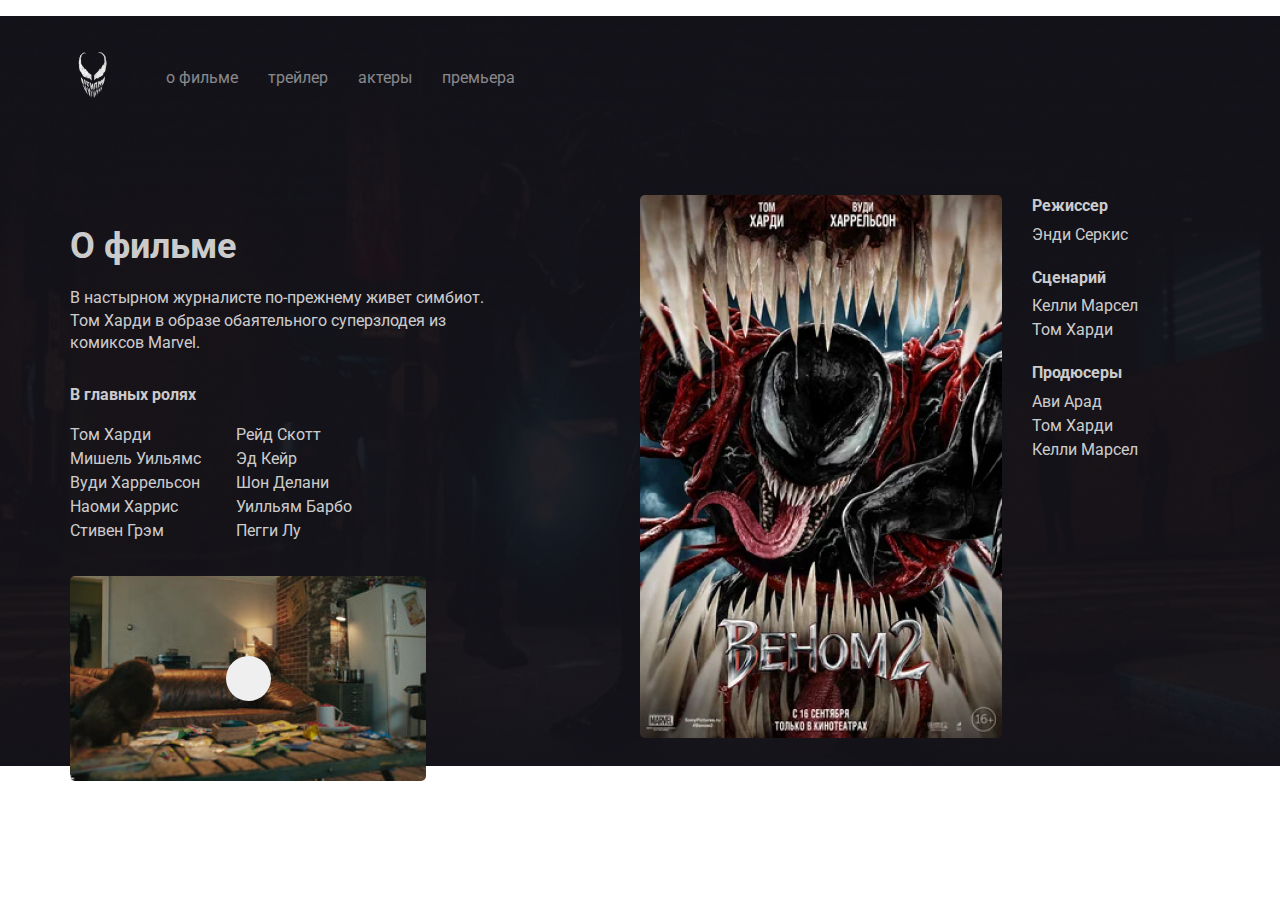
==== about.html @ bc720fd2 "Add files via upload" ====
<!DOCTYPE html>
<html lang="RU">
<head>
  <meta charset="UTF-8">
  <meta http-equiv="X-UA-Compatible" content="IE=edge">
  <meta name="viewport" content="width=device-width, initial-scale=1.0">
  <title>О фильме</title>
  <link rel="stylesheet" href="CSS/style.css">
  <link rel="preconnect" href="https://fonts.gstatic.com">
  <link href="https://fonts.googleapis.com/css2?family=Roboto:wght@400;700&display=swap" rel="stylesheet">
  <link rel="stylesheet" href="CSS/normalize.css">
</head>
<body class="premiere-bg">
  <header class="header">
    <a href="index.html" class="logo-link">
      <img width=46 height=71 src="img/logo.png" alt="logo:Venom-2" class="logo-img">
    </a>
    <nav class="nav">
      <ul class="nav-menu">
        <li class="nav-menu-item">
          <a href="about.html" class="nav-menu-link"> о фильме </a>
        </li>   
        <li class="nav-menu-item">
          <a href="trailer.html" class="nav-menu-link"> трейлер </a>
        </li>
        <li class="nav-menu-item">
          <a href="actors.html" class="nav-menu-link"> актеры </a>
        </li>
        <li class="nav-menu-item">
          <a href="preimere.html" class="nav-menu-link"> премьера </a>
        </li>
      </ul>
    </nav>
  </header>
  <main class="content">
   <section class="col">
     <h2 class="content-title">О фильме</h2>
     <p class="content-text">В настырном журналисте по-прежнему живет симбиот. Том Харди в образе обаятельного суперзлодея из комиксов Marvel.</p>
     <h3 class="content-subtitle">В главных ролях</h3>
     <ul class="list column-2">
       <li class="list-title">Том Харди</li>
       <li class="list-title">Мишель Уильямс</li>
       <li class="list-title">Вуди Харрельсон</li>
       <li class="list-title">Наоми Харрис</li>
       <li class="list-title">Стивен Грэм</li>
       <li class="list-title">Рейд Скотт</li>
       <li class="list-title">Эд Кейр</li>
       <li class="list-title">Шон Делани</li>
       <li class="list-title">Уилльям Барбо</li>
       <li class="list-title">Пегги Лу</li>
     </ul>
     <div class="trailer">
       <button class="play"> 
         <img src="img/Play-icon.svg" alt="" class="play-icon">
       </button> 
     </div>
   </section>
   <section class="col">
     <div class="poster-wrapper">
     <img src="img/poster.jpg" alt="Poster:Venom-2" class="poster">
     <section class="creators">
      <h3 class="content-subtitle">Режиссер</h3>
      <ul class="list">
        <li class="list-title">Энди Серкис</li>
      </ul>
      <h3 class="content-subtitle">Сценарий</h3>
      <ul class="list">
        <li class="list-title">Келли Марсел</li>
      <li class="list-title">Том Харди</li>
      </ul>
      <h3 class="content-subtitle">Продюсеры</h3>
      <ul class="list">
        <li class="list-title">Ави Арад</li>
        <li class="list-title">Том Харди</li>
        <li class="list-title">Келли Марсел</li>
      </ul>
      </div>
     </section>
   </section>
  </main>
</body>
</html>
---- CSS/style.css ----
body {
  background-color: #14131a;
  color: #fff;
  font-family: "Roboto", sans-serif;
}

.container {
  max-width: 1140px;
  margin: auto;
}

.header {
  display: flex;
  align-items: center;
  padding-top: 40px;
  max-width: 1140px;
  margin: auto;
  margin-bottom: 80px;
}

.logo-link {
  display: inline-block;
  padding-right: 50px;
}

.nav-menu {
  margin: 0px;
  padding: 0px;
  list-style: none;
  display: flex;
}

.nav-menu-item {
  margin-right: 30px;
}

.nav-menu-link {
  text-decoration: none;
  color: rgba(255, 255, 255, 0.5);
}

.date {
  display: block;
  font-size: 24px;
  line-height: 28px;
  margin-bottom: 38px;
  color: rgba(255, 255, 255, 0.8);
}

.hero-discription {
  margin-top: 40px;
  max-width: 423px;
  font-size: 16px;
  line-height: 140%;
  color: rgba(255, 255, 255, 0.8);
}

.button {
  padding: 15px 30px;
  border: none;
  border-radius: 5px;
  text-decoration: none;
  cursor: pointer;
}

.button-text,
.button-icon {
  display: inline-block;
  vertical-align: middle;
}

.button-text {
  font-size: 14px;
  margin-left: 10px;
}

.button-premiere {
  color: #8d0019;
  background-color: #ffffff;
}

.button-link {
  color: rgba(255, 255, 255, 0.8);
}

.button-group {
  margin-top: 70px;
}

.venom {
  position: absolute;
  top: 0;
  right: 0;
}

.premiere-bg {
  background: url("../img/background.png") no-repeat center center / 100%;
}

.content {
  display: flex;
  max-width: 1140px;
  margin: auto;
}

.col {
  flex-basis: 50%;
}

.content-title {
  font-weight: bold;
  font-size: 36px;
  line-height: 42px;
  color: rgba(255, 255, 255, 0.8);
  margin-bottom: 20px;
}

.content-text {
  font-weight: normal;
  font-size: 16px;
  line-height: 140%;
  color: rgba(255, 255, 255, 0.8);
  max-width: 423px;
  margin-bottom: 30px;
}

.content-subtitle {
  font-weight: bold;
  font-size: 16px;
  line-height: 140%;
  color: rgba(255, 255, 255, 0.8);
  margin-bottom: 15px;
  margin-top: 0px;
}

.list-title {
  font-weight: normal;
  font-size: 16px;
  line-height: 140%;
  color: rgba(255, 255, 255, 0.8);
}

.list {
  list-style: none;
  padding: 0%;
}

.column-2 {
  column-count: 2;
  column-gap: 20px;
  max-width: 312px;
}

.list-title {
  line-height: 1.5;
}

.content .trailer {
  width: 356px;
  height: 205px;
  background-image: url(../img/trailer-cover.jpg);
  border-radius: 5px;
  display: flex;
  align-items: center;
  justify-content: center;
  margin-top: 33px;
}

.trailer .play {
  width: 45px;
  height: 45px;
  border-radius: 50%;
  border: none;
  cursor: pointer;
}

.trailer .play-icon {
  transform: translate(1px, 2px);
}

.poster-wrapper {
  display: flex;
  align-items: start;
}

.poster {
  width: 362px;
  height: 543px;
  border-radius: 5px;
  margin-right: 30px;
}

.poster-wrapper .content-subtitle {
  margin-bottom: 5px;
}

.poster-wrapper .list {
  margin: 0;
  margin-bottom: 20px;
}
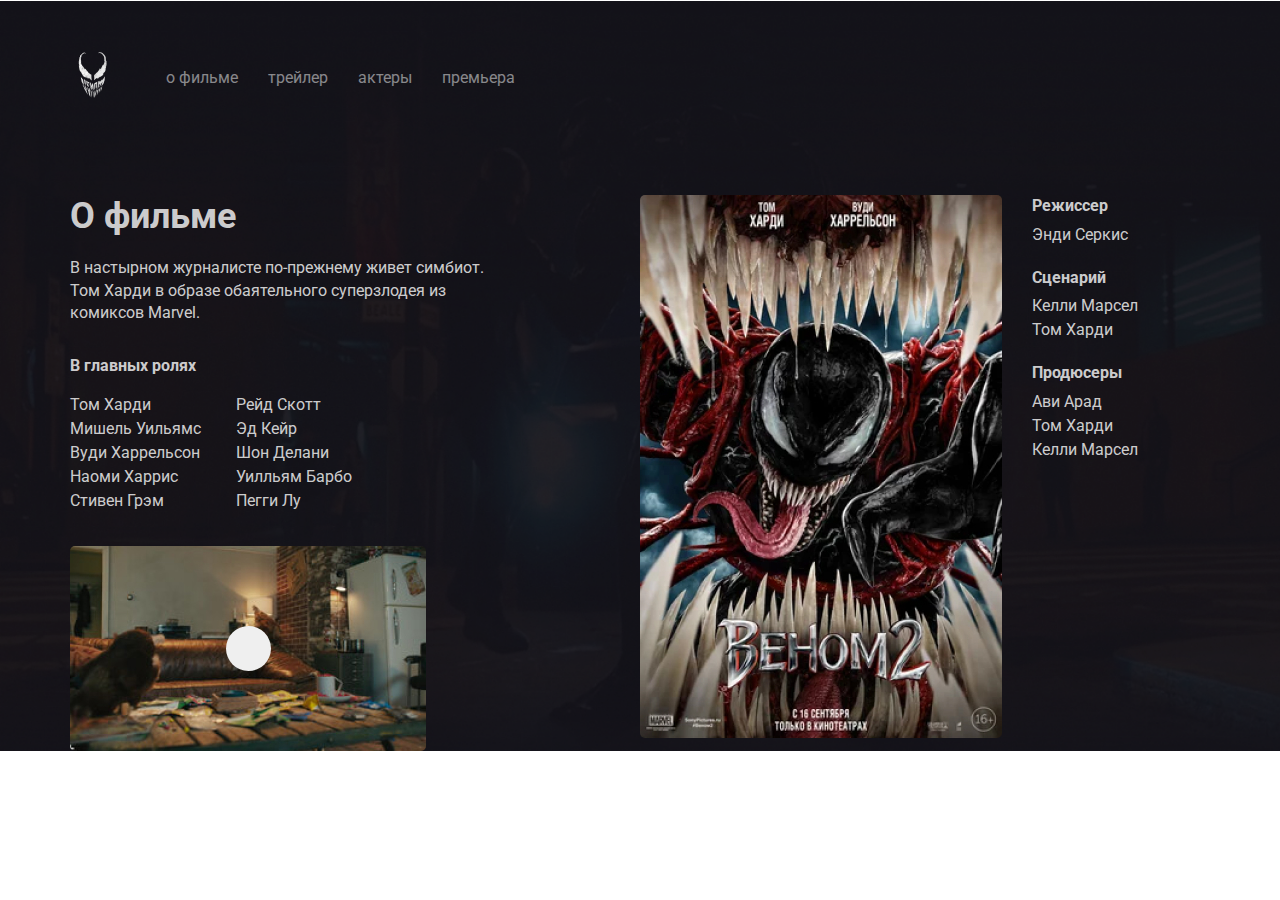
==== commit 1f638669: "Add files via upload" ====
--- a/about.html
+++ b/about.html
@@ -16,6 +16,10 @@
       <img width=46 height=71 src="img/logo.png" alt="logo:Venom-2" class="logo-img">
     </a>
     <nav class="nav">
+      <button class="menu-button">
+        <span class="menu-button-text">меню</span>
+        <img src="img/menu.svg" alt="icon: burger menu" class="menu-button-icon">
+      </button>
       <ul class="nav-menu">
         <li class="nav-menu-item">
           <a href="about.html" class="nav-menu-link"> о фильме </a>
--- a/CSS/style.css
+++ b/CSS/style.css
@@ -4,8 +4,13 @@
   font-family: "Roboto", sans-serif;
 }
 
+img {
+  max-width: 100%;
+}
+
 .container {
   max-width: 1140px;
+  width: 90%;
   margin: auto;
 }
 
@@ -43,12 +48,17 @@
   display: block;
   font-size: 24px;
   line-height: 28px;
-  margin-bottom: 38px;
-  color: rgba(255, 255, 255, 0.8);
+  margin-bottom: 2%;
+  color: rgba(255, 255, 255, 0.8);
+}
+
+.film-logo {
+  max-width: 835px;
+  width: 70%;
 }
 
 .hero-discription {
-  margin-top: 40px;
+  margin-top: 3%;
   max-width: 423px;
   font-size: 16px;
   line-height: 140%;
@@ -84,17 +94,25 @@
 }
 
 .button-group {
-  margin-top: 70px;
+  margin-top: 5%;
 }
 
 .venom {
   position: absolute;
   top: 0;
   right: 0;
+  max-width: 728px;
+  width: 40%;
+  max-height: 831px;
 }
 
 .premiere-bg {
   background: url("../img/background.png") no-repeat center center / 100%;
+}
+
+.blood {
+  background: url("../img/blood.png") no-repeat top right / 60%,
+    #14131a url("../img/background.png") no-repeat center center / 100%;
 }
 
 .content {
@@ -113,6 +131,7 @@
   line-height: 42px;
   color: rgba(255, 255, 255, 0.8);
   margin-bottom: 20px;
+  margin-top: 0px;
 }
 
 .content-text {
@@ -198,3 +217,78 @@
   margin: 0;
   margin-bottom: 20px;
 }
+
+.menu-button {
+  display: none;
+}
+@media (max-width: 1024px) {
+  .content {
+    flex-direction: column;
+    margin-bottom: 5%;
+  }
+  .col {
+    margin-bottom: 2%;
+  }
+  .header {
+    margin-bottom: 4%;
+  }
+  .hero {
+    margin-top: 20%;
+  }
+}
+
+@media (max-width: 768px) {
+  .blood {
+    background: #14131a;
+  }
+  .venom {
+    top: 10%;
+  }
+}
+
+@media (max-width: 576px) {
+  .nav-menu {
+    display: none;
+  }
+  .nav {
+    margin-left: auto;
+  }
+  .menu-button {
+    display: flex;
+    align-items: center;
+    justify-content: center;
+    padding: 10px;
+    border: none;
+    background-color: #14131a;
+    cursor: pointer;
+    color: #ffffff;
+  }
+  .menu-button-text {
+    margin-right: 10px;
+  }
+  .button-group {
+    display: flex;
+    align-items: center;
+    justify-content: center;
+    flex-direction: column;
+  }
+  .hero-text {
+    text-align: center;
+  }
+  .poster-wrapper {
+    flex-direction: column;
+  }
+  .poster {
+    margin-bottom: 4%;
+    margin-right: 0;
+    width: 100%;
+    max-width: 350px;
+  }
+  .content .trailer {
+    max-width: 350px;
+    width: 100%;
+  }
+  .column-2 {
+    column-count: 1;
+  }
+}
